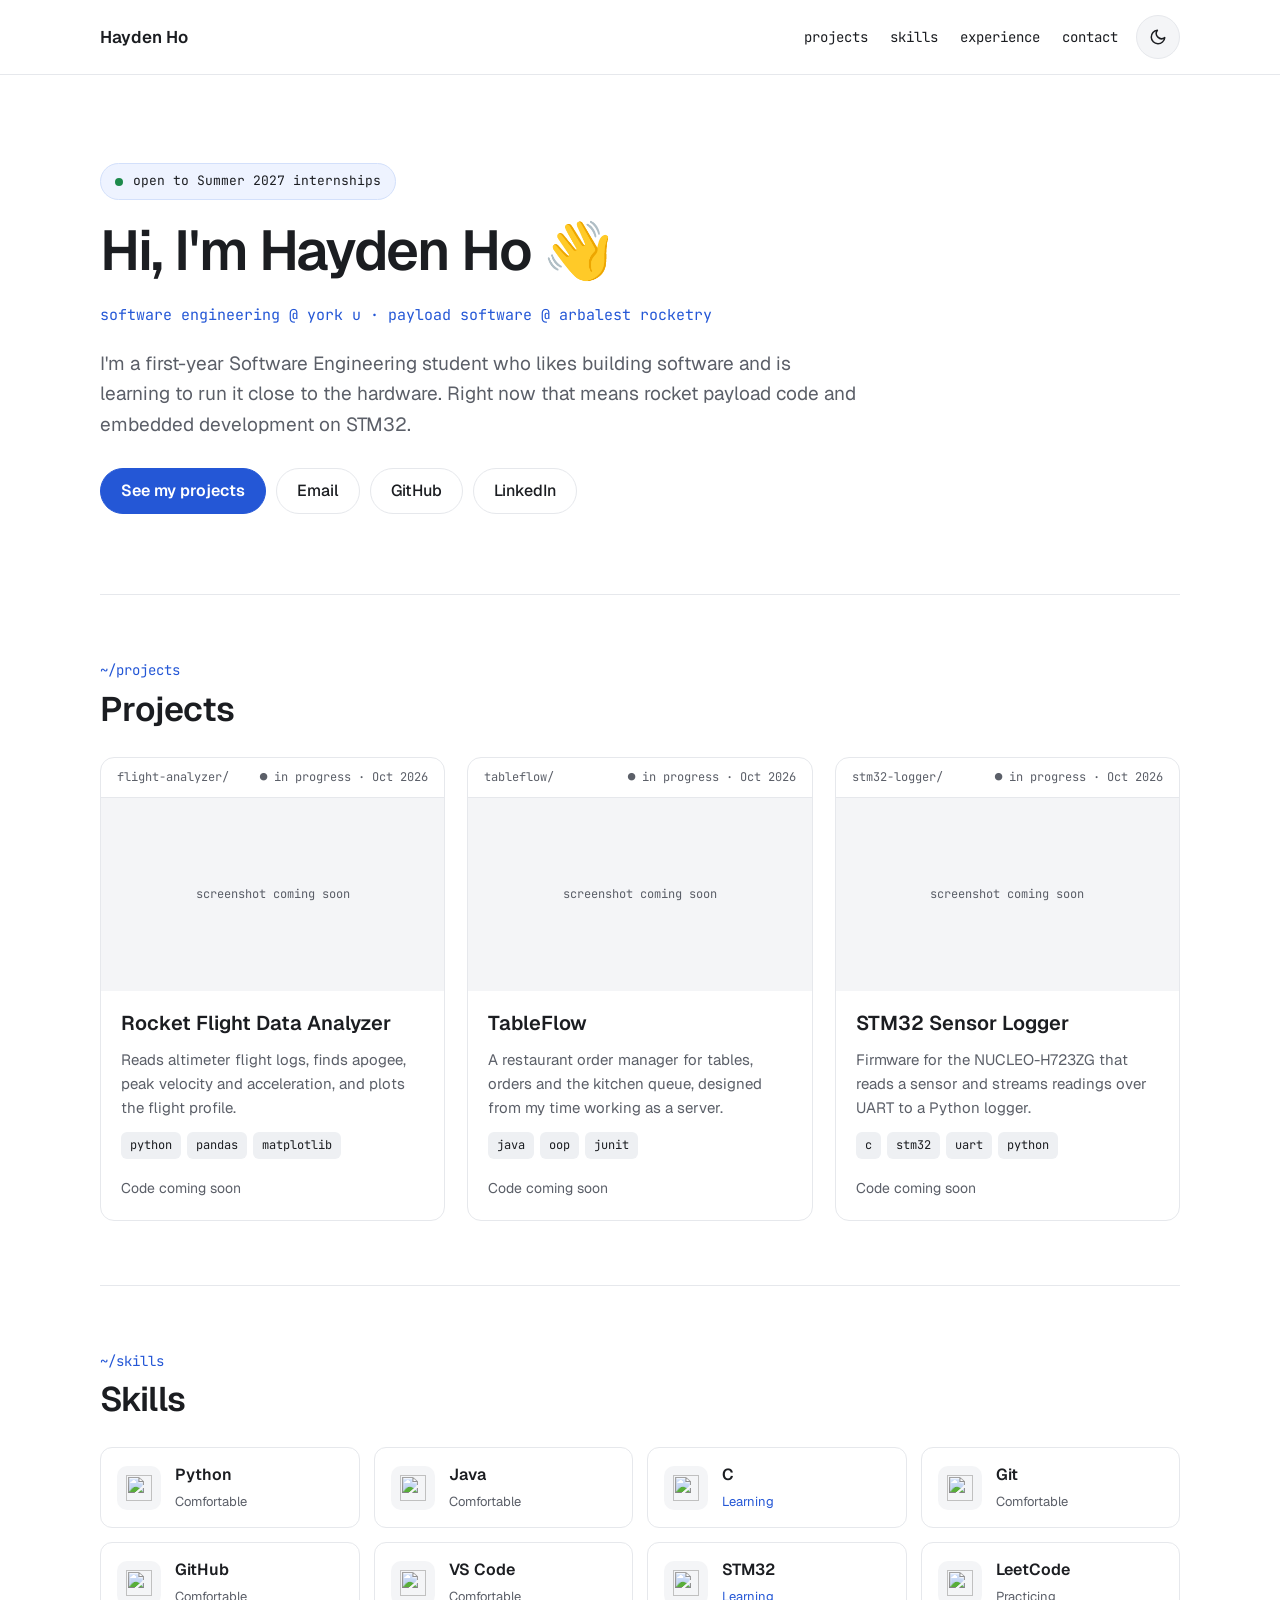
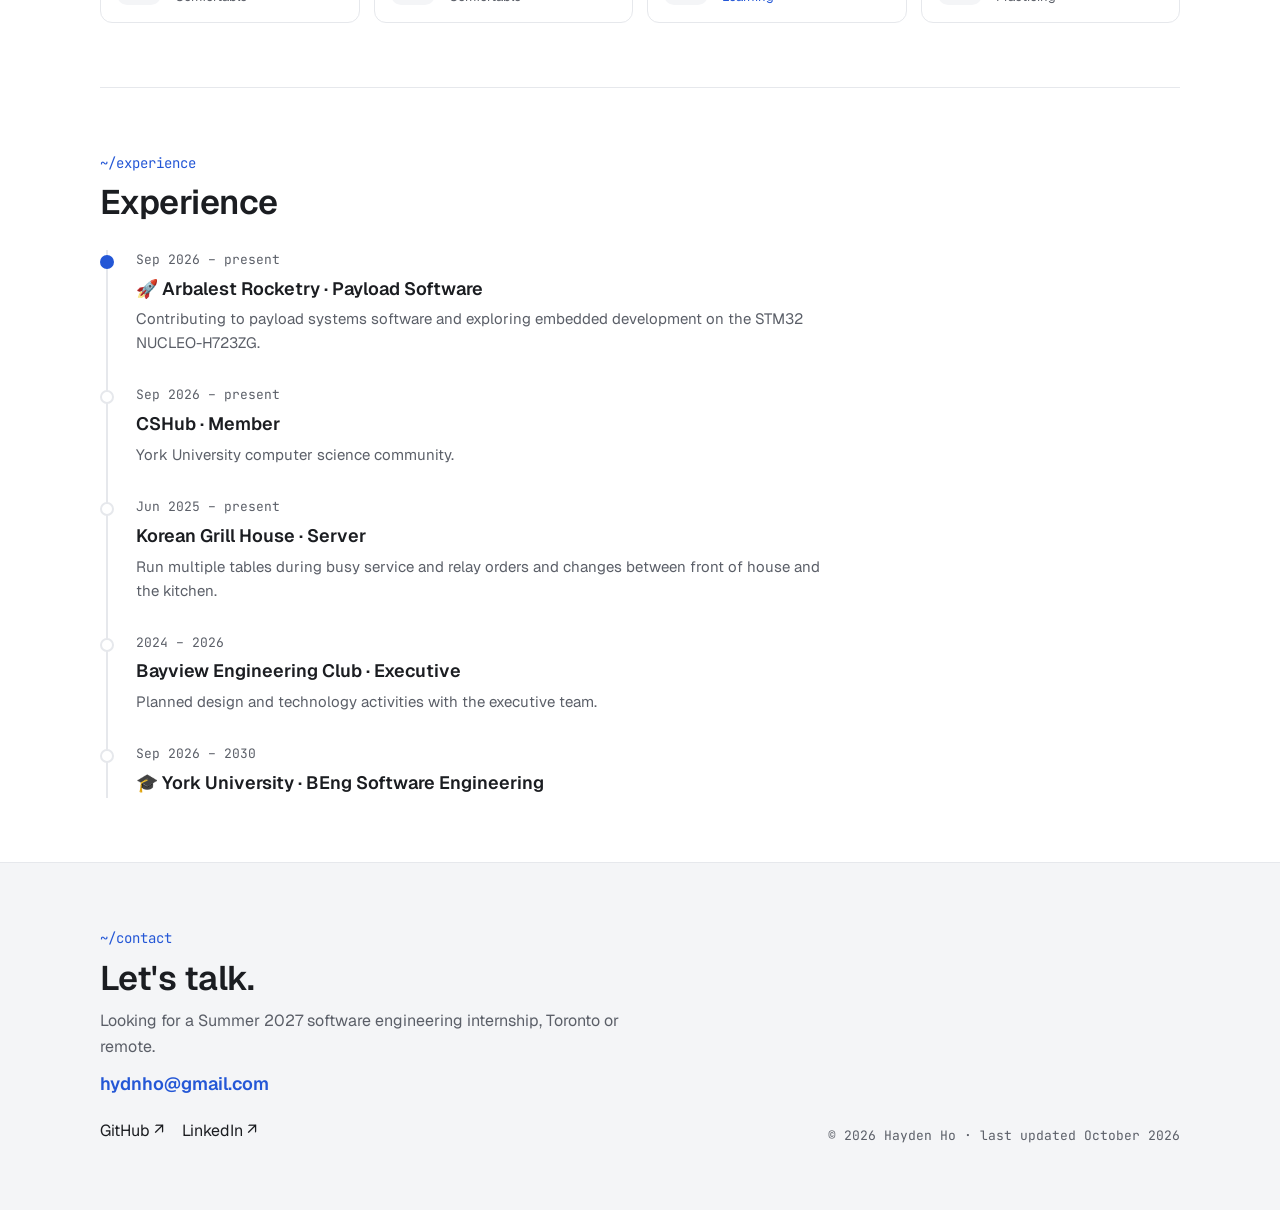
==== index.html @ cac48662 "Add files via upload" ====
<!doctype html>
<html lang="en">
<head>
<meta charset="utf-8">
<meta name="viewport" content="width=device-width, initial-scale=1, viewport-fit=cover">
<title>Hayden Ho</title>
<meta name="claude:viewport-fit-sides" content="cover">
<meta name="description" content="Hayden Ho, Software Engineering student at York University. Projects, skills and experience. Open to Summer 2027 internships.">
<meta property="og:title" content="Hayden Ho · Software Engineering">
<meta property="og:description" content="Software Engineering student at York University. Payload software at Arbalest Rocketry. Open to Summer 2027 internships.">
<meta property="og:type" content="website">
<link rel="icon" href="favicon.svg" type="image/svg+xml">
<link rel="preconnect" href="https://fonts.googleapis.com">
<link rel="preconnect" href="https://fonts.gstatic.com" crossorigin>
<link rel="stylesheet" href="https://fonts.googleapis.com/css2?family=Geist:wght@400;500;600;700&family=JetBrains+Mono:wght@400;500;600&display=swap">
<link rel="stylesheet" href="styles.css">
<script>
  /* Apply the saved theme before the page paints, so there's no flash. */
  try {
    var t = localStorage.getItem("theme");
    if (t === "dark" || t === "light") document.documentElement.setAttribute("data-theme", t);
  } catch (e) {}
</script>
</head>
<body>

<a class="skip" href="#main">Skip to content</a>

<header class="site-header">
  <nav class="wrap nav" aria-label="Main">
    <a class="brand" href="#top" id="brand">Hayden Ho</a>
    <div class="nav-links mono">
      <a href="#projects">projects</a>
      <a href="#skills">skills</a>
      <a href="#experience">experience</a>
      <a href="#contact">contact</a>
      <a class="pill-link" id="nav-resume" href="#" hidden>resume ↗</a>
      <button type="button" class="theme-toggle" id="theme-toggle" aria-label="Switch to dark mode">
        <svg class="icon-moon" aria-hidden="true" width="18" height="18" viewBox="0 0 24 24" fill="none" stroke="currentColor" stroke-width="2" stroke-linecap="round" stroke-linejoin="round"><path d="M21 12.8A9 9 0 1 1 11.2 3a7 7 0 0 0 9.8 9.8z"/></svg>
        <svg class="icon-sun" aria-hidden="true" width="18" height="18" viewBox="0 0 24 24" fill="none" stroke="currentColor" stroke-width="2" stroke-linecap="round" stroke-linejoin="round"><circle cx="12" cy="12" r="4"/><path d="M12 2v2M12 20v2M4.9 4.9l1.4 1.4M17.7 17.7l1.4 1.4M2 12h2M20 12h2M4.9 19.1l1.4-1.4M17.7 6.3l1.4-1.4"/></svg>
      </button>
    </div>
  </nav>
</header>

<main id="main">
  <div class="wrap" id="top">

    <section class="hero" aria-labelledby="hero-title">
      <p class="status mono"><span class="dot" aria-hidden="true"></span><span id="status"></span></p>
      <h1 id="hero-title"></h1>
      <p class="subline mono" id="subline"></p>
      <p class="bio" id="bio"></p>
      <div class="actions" id="hero-actions"></div>
    </section>

    <section class="section" id="projects" aria-labelledby="projects-title">
      <div class="section-head">
        <span class="eyebrow mono">~/projects</span>
        <h2 id="projects-title">Projects</h2>
      </div>
      <div class="project-grid" id="project-list"></div>
    </section>

    <section class="section" id="skills" aria-labelledby="skills-title">
      <div class="section-head">
        <span class="eyebrow mono">~/skills</span>
        <h2 id="skills-title">Skills</h2>
      </div>
      <ul class="skill-grid" id="skill-list"></ul>
    </section>

    <section class="section" id="experience" aria-labelledby="experience-title">
      <div class="section-head">
        <span class="eyebrow mono">~/experience</span>
        <h2 id="experience-title">Experience</h2>
      </div>
      <ol class="timeline" id="experience-list"></ol>
    </section>

  </div>
</main>

<footer class="site-footer" id="contact">
  <div class="wrap footer-inner">
    <div class="footer-main">
      <span class="eyebrow mono">~/contact</span>
      <h2>Let's talk.</h2>
      <p class="muted" id="contact-line"></p>
      <a class="email" id="contact-email" href="#"></a>
      <div class="footer-links" id="footer-links"></div>
    </div>
    <p class="mono small muted" id="footer-meta"></p>
  </div>
</footer>

<noscript><p class="wrap">This site needs JavaScript to show its content. You can reach Hayden at hydnho@gmail.com.</p></noscript>

<script src="data.js"></script>
<script src="script.js"></script>
</body>
</html>
---- styles.css ----
/* Layout: one 1120px reading column; light by default, GitHub-style dark on toggle or system setting. */
:root {
  --bg: #ffffff;
  --fg: #1b1d21;
  --muted: #5b5f68;
  --line: #e6e8ec;
  --soft: #f4f5f7;
  --card: #ffffff;
  --chip: #eef0f3;
  --accent: #2457d6;
  --on-accent: #ffffff;
  --pill: #eef3ff;
  --pill-line: #d3e0fb;
  --ok: #1d8a4b;
  --icon-mono-filter: none;

  --font-sans: "Geist", system-ui, -apple-system, "Segoe UI", Roboto, sans-serif;
  --font-mono: "JetBrains Mono", ui-monospace, SFMono-Regular, Menlo, Consolas, monospace;

  --step-0: 1rem;
  --step-1: 1.25rem;
  --step-2: 2.125rem;
  --step-3: clamp(2.5rem, 6vw, 3.5rem);
  --radius: 14px;
}

@media (prefers-color-scheme: dark) {
  :root:not([data-theme="light"]) {
    --bg: #0d1117;
    --fg: #e6edf3;
    --muted: #9aa4b0;
    --line: #262c36;
    --soft: #161b22;
    --card: #161b22;
    --chip: #1f2630;
    --accent: #3fb950;
    --on-accent: #0d1117;
    --pill: #0f2a17;
    --pill-line: #238636;
    --ok: #3fb950;
    --icon-mono-filter: invert(1);
    color-scheme: dark;
  }
}
:root[data-theme="dark"] {
  --bg: #0d1117;
  --fg: #e6edf3;
  --muted: #9aa4b0;
  --line: #262c36;
  --soft: #161b22;
  --card: #161b22;
  --chip: #1f2630;
  --accent: #3fb950;
  --on-accent: #0d1117;
  --pill: #0f2a17;
  --pill-line: #238636;
  --ok: #3fb950;
  --icon-mono-filter: invert(1);
  color-scheme: dark;
}

*, *::before, *::after { box-sizing: border-box; }
html { scroll-behavior: smooth; }
body {
  margin: 0;
  background: var(--bg);
  color: var(--fg);
  font-family: var(--font-sans);
  font-size: var(--step-0);
  line-height: 1.6;
  -webkit-font-smoothing: antialiased;
  transition: background-color .25s ease, color .25s ease;
}
img { max-width: 100%; display: block; }
h1, h2, h3 { text-wrap: balance; margin: 0; }
p { margin: 0; }
a { color: inherit; text-decoration: none; }
a:hover { color: var(--accent); }
:focus-visible { outline: 2px solid var(--accent); outline-offset: 3px; border-radius: 6px; }
[hidden] { display: none !important; }

.mono { font-family: var(--font-mono); }
.muted { color: var(--muted); }
.small { font-size: .8125rem; }

.wrap {
  max-width: 1120px;
  margin: 0 auto;
  padding-left: max(20px, env(safe-area-inset-left, 0px));
  padding-right: max(20px, env(safe-area-inset-right, 0px));
}

.skip {
  position: absolute; left: 12px; top: -48px;
  background: var(--accent); color: var(--on-accent);
  padding: 8px 14px; border-radius: 8px; z-index: 20;
}
.skip:focus { top: 12px; color: var(--on-accent); }

/* Header */
.site-header { border-bottom: 1px solid var(--line); }
.nav {
  display: flex; flex-wrap: wrap; align-items: center; justify-content: space-between;
  gap: 12px; padding-block: 14px;
}
.brand { font-weight: 600; font-size: 1.0625rem; }
.nav-links { display: flex; flex-wrap: wrap; align-items: center; gap: 2px; font-size: .875rem; }
.nav-links > a:not(.pill-link) { padding: 12px 10px; }
.pill-link {
  margin-left: 6px; border: 1px solid var(--line); border-radius: 999px;
  padding: 0 16px; min-height: 44px; display: inline-flex; align-items: center;
}
.theme-toggle {
  margin-left: 6px; width: 44px; height: 44px; border-radius: 999px;
  border: 1px solid var(--line); background: var(--soft); color: var(--fg);
  display: inline-flex; align-items: center; justify-content: center; cursor: pointer;
}
.theme-toggle:hover { color: var(--accent); }
.icon-sun { display: none; }
.is-dark .icon-sun { display: block; }
.is-dark .icon-moon { display: none; }

/* Hero */
.hero {
  padding-block: 88px 80px;
  display: flex; flex-direction: column; gap: 22px;
  max-width: 760px;
}
.status {
  display: inline-flex; align-items: center; gap: 10px; align-self: flex-start;
  font-size: .8125rem; background: var(--pill); border: 1px solid var(--pill-line);
  border-radius: 999px; padding: 7px 14px;
}
.dot { width: 8px; height: 8px; border-radius: 50%; background: var(--ok); flex: none; }
.hero h1 { font-size: var(--step-3); line-height: 1.05; font-weight: 600; letter-spacing: -0.025em; }
.subline { font-size: .9375rem; color: var(--accent); }
.bio { font-size: 1.1875rem; color: var(--muted); max-width: 62ch; }
.actions { display: flex; flex-wrap: wrap; gap: 10px; padding-top: 6px; }
.btn {
  border: 1px solid var(--line); border-radius: 999px;
  padding: 0 20px; min-height: 46px; display: inline-flex; align-items: center; gap: 8px;
  font-weight: 500;
}
.btn-primary { background: var(--accent); border-color: var(--accent); color: var(--on-accent); font-weight: 600; }
.btn-primary:hover { color: var(--on-accent); filter: brightness(1.08); }

/* Sections */
.section {
  padding-block: 64px;
  border-top: 1px solid var(--line);
  display: flex; flex-direction: column; gap: 28px;
}
.section-head { display: flex; flex-direction: column; gap: 8px; }
.eyebrow { font-size: .875rem; color: var(--accent); }
.section h2, .site-footer h2 { font-size: var(--step-2); font-weight: 600; letter-spacing: -0.015em; line-height: 1.15; }

/* Projects */
.project-grid {
  display: grid; grid-template-columns: repeat(auto-fit, minmax(min(300px, 100%), 1fr)); gap: 22px;
}
.project {
  border: 1px solid var(--line); border-radius: var(--radius); overflow: hidden;
  background: var(--card); display: flex; flex-direction: column; min-width: 0;
}
.project-bar {
  display: flex; justify-content: space-between; gap: 8px;
  padding: 10px 16px; border-bottom: 1px solid var(--line);
  font-size: .75rem; color: var(--muted);
}
.project-bar .live { color: var(--ok); }
.project-media {
  aspect-ratio: 16 / 9; max-width: 100%; background: var(--soft);
  display: flex; align-items: center; justify-content: center;
  color: var(--muted); font-size: .75rem;
}
.project-media img { width: 100%; height: 100%; object-fit: cover; }
.project-body { padding: 20px; display: flex; flex-direction: column; gap: 12px; flex-grow: 1; }
.project h3 { font-size: 1.25rem; font-weight: 600; line-height: 1.25; }
.project .summary { font-size: .9375rem; color: var(--muted); }
.project .result { font-size: .9375rem; font-weight: 500; }
.tags { display: flex; flex-wrap: wrap; gap: 6px; list-style: none; margin: 0; padding: 0; }
.tag {
  font-family: var(--font-mono); font-size: .75rem;
  background: var(--chip); border-radius: 6px; padding: 4px 9px; white-space: nowrap;
}
.project-links { margin-top: auto; padding-top: 6px; display: flex; flex-wrap: wrap; gap: 18px; font-weight: 500; }
.project-links a { color: var(--accent); min-height: 32px; display: inline-flex; align-items: center; }
.project-links .soon { color: var(--muted); font-weight: 400; font-size: .875rem; }

/* Skills */
.skill-grid {
  list-style: none; margin: 0; padding: 0;
  display: grid; grid-template-columns: repeat(4, minmax(0, 1fr)); gap: 14px;
}
@media (max-width: 860px) { .skill-grid { grid-template-columns: repeat(2, minmax(0, 1fr)); } }
@media (max-width: 340px) { .skill-grid { grid-template-columns: minmax(0, 1fr); } }
.skill {
  display: flex; align-items: center; gap: 14px;
  border: 1px solid var(--line); border-radius: 12px; padding: 14px 16px; background: var(--card);
}
.skill-icon {
  width: 44px; height: 44px; border-radius: 10px; background: var(--soft); flex: none;
  display: flex; align-items: center; justify-content: center;
}
.skill-icon img { width: 26px; height: 26px; }
.skill-icon img.mono-icon { filter: var(--icon-mono-filter); }
.skill-name { font-weight: 600; }
.skill-level { font-size: .8125rem; color: var(--muted); }
.skill-level.learning { color: var(--accent); }

/* Experience timeline */
.timeline { list-style: none; margin: 0 0 0 6px; padding: 0; border-left: 2px solid var(--line); }
.timeline li { position: relative; padding: 0 0 30px 28px; }
.timeline li:last-child { padding-bottom: 0; }
.timeline .node {
  position: absolute; left: -8px; top: 5px; width: 14px; height: 14px; border-radius: 50%;
  background: var(--bg); border: 2px solid var(--line);
}
.timeline .current .node { background: var(--accent); border-color: var(--accent); }
.timeline .dates { font-size: .8125rem; color: var(--muted); }
.timeline .title { font-size: 1.125rem; font-weight: 600; padding-top: 4px; }
.timeline .desc { font-size: .9375rem; color: var(--muted); padding-top: 4px; max-width: 70ch; }

/* Footer */
.site-footer { border-top: 1px solid var(--line); background: var(--soft); }
.footer-inner {
  padding-block: 64px;
  display: flex; flex-wrap: wrap; justify-content: space-between; align-items: flex-end; gap: 28px;
}
.footer-main { display: flex; flex-direction: column; gap: 10px; max-width: 560px; min-width: 0; }
.email { font-size: 1.125rem; font-weight: 600; color: var(--accent); overflow-wrap: anywhere; }
.footer-links { display: flex; flex-wrap: wrap; gap: 18px; padding-top: 6px; }
.footer-links a { min-height: 32px; display: inline-flex; align-items: center; }

@media (max-width: 560px) {
  .hero { padding-block: 56px 56px; }
  .section { padding-block: 48px; }
  .nav-links > a:not(.pill-link) { padding: 12px 7px; }
  .skill { padding: 12px; gap: 10px; }
  .skill-icon { width: 38px; height: 38px; }
  .skill-icon img { width: 22px; height: 22px; }
}

@media (prefers-reduced-motion: reduce) {
  html { scroll-behavior: auto; }
  body { transition: none; }
}
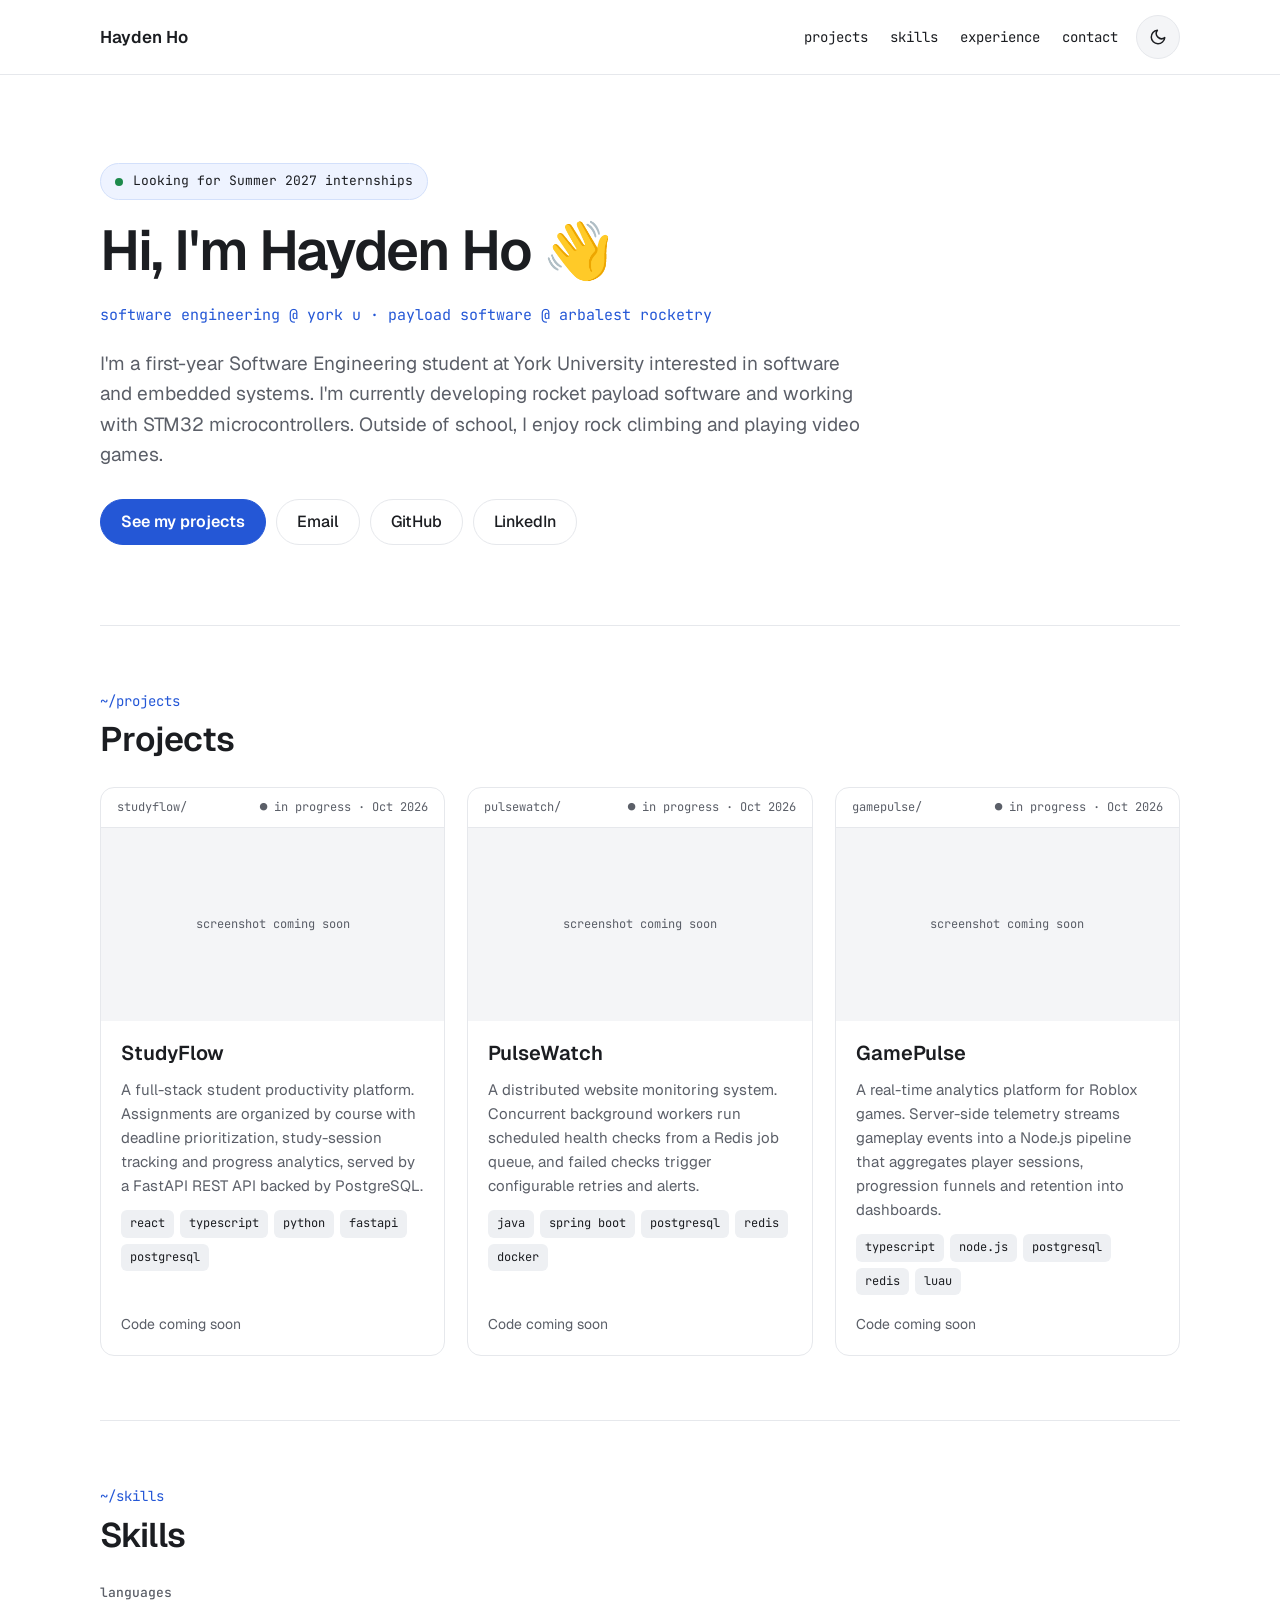
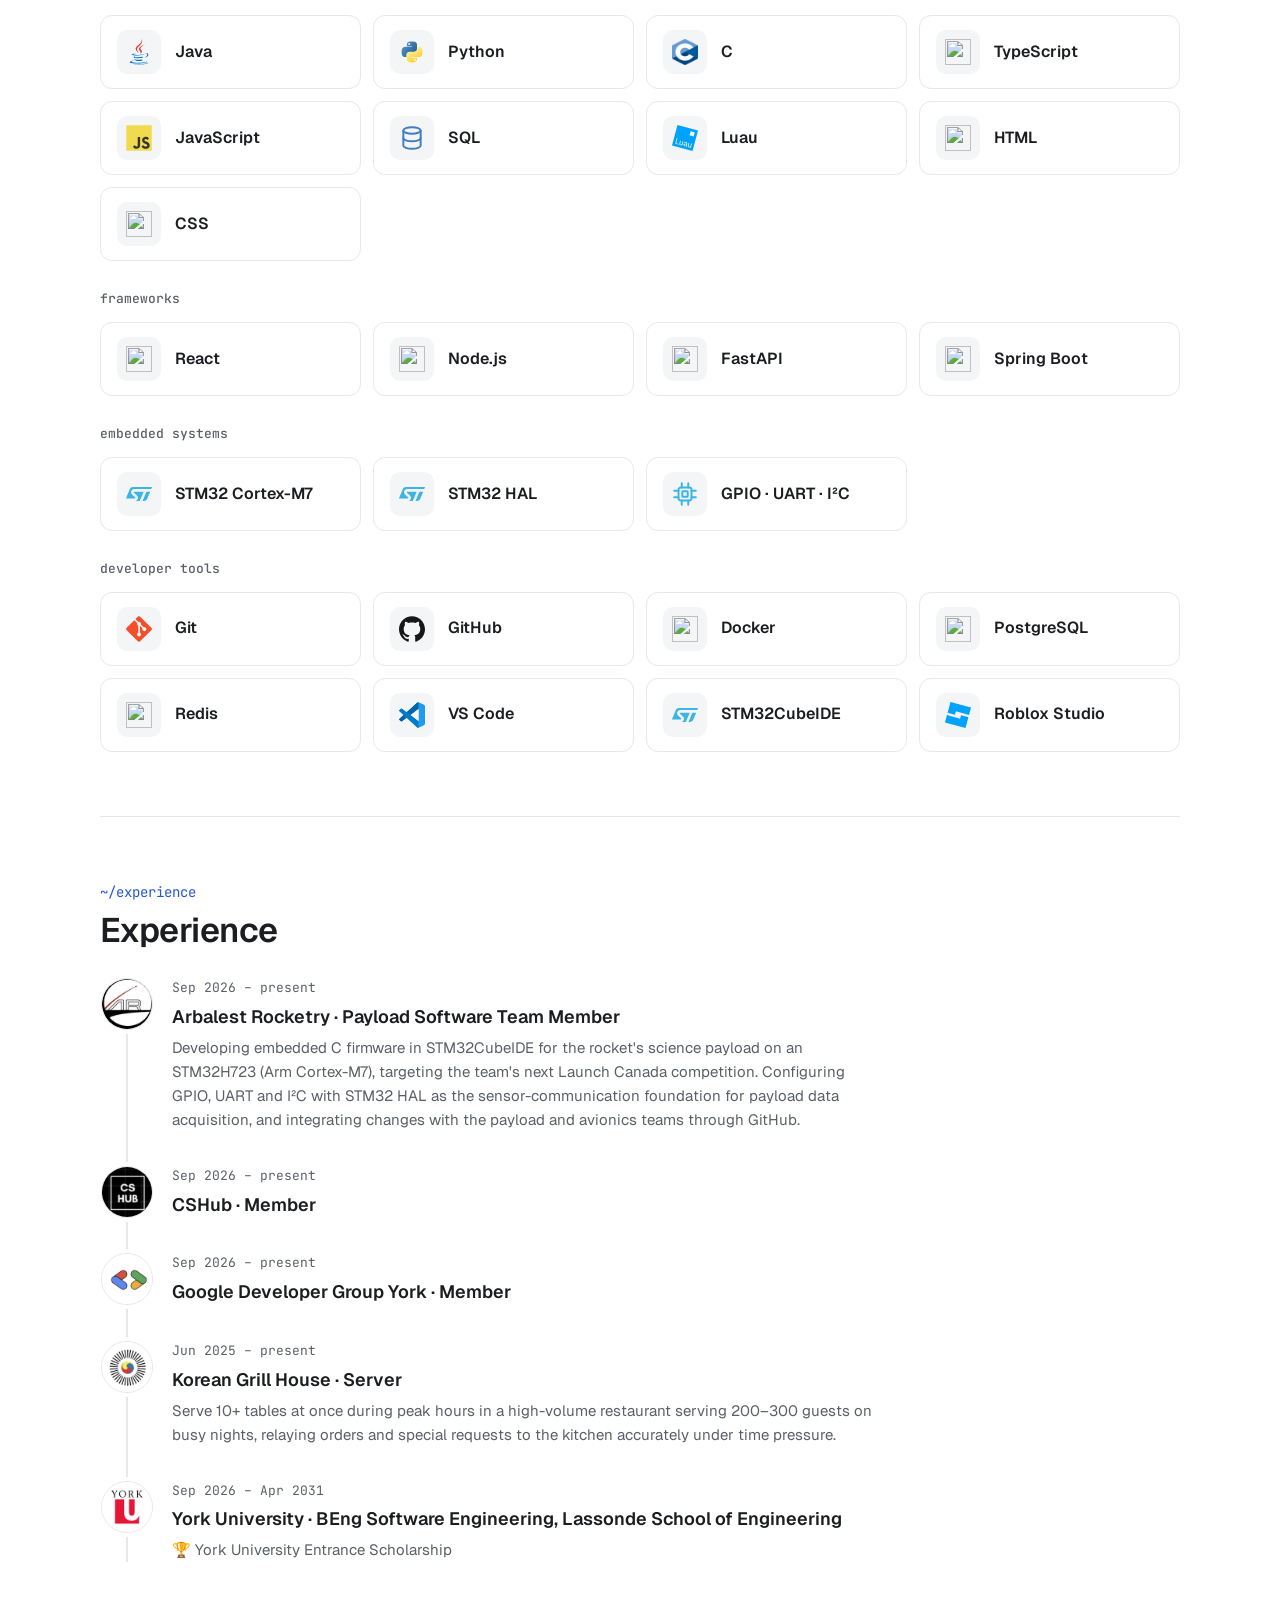
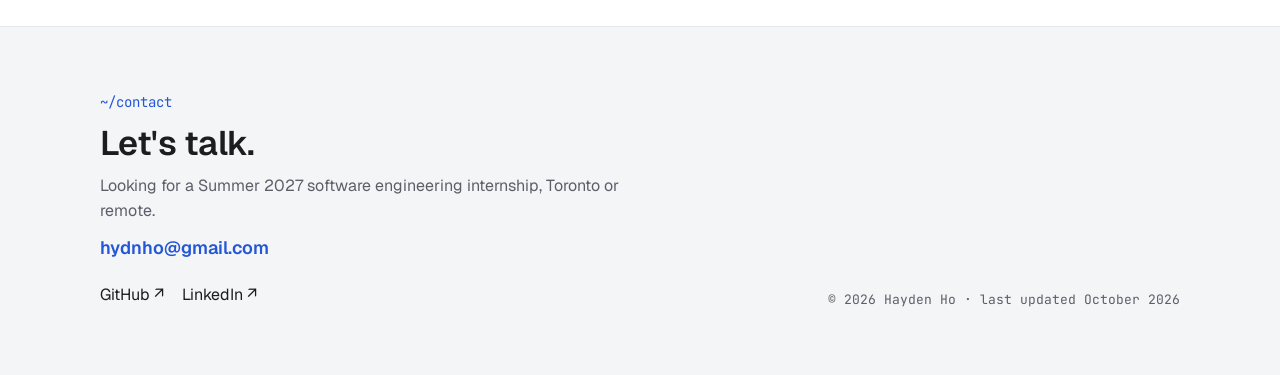
==== commit e0725f09: "Update site from new resume - Projects: StudyFlow, PulseWatch and GamePulse replace the earlier idea" ====
--- a/index.html
+++ b/index.html
@@ -67,7 +67,7 @@
         <span class="eyebrow mono">~/skills</span>
         <h2 id="skills-title">Skills</h2>
       </div>
-      <ul class="skill-grid" id="skill-list"></ul>
+      <div class="skill-groups" id="skill-list"></div>
     </section>
 
     <section class="section" id="experience" aria-labelledby="experience-title">
--- a/styles.css
+++ b/styles.css
@@ -24,24 +24,7 @@
   --radius: 14px;
 }
 
-@media (prefers-color-scheme: dark) {
-  :root:not([data-theme="light"]) {
-    --bg: #0d1117;
-    --fg: #e6edf3;
-    --muted: #9aa4b0;
-    --line: #262c36;
-    --soft: #161b22;
-    --card: #161b22;
-    --chip: #1f2630;
-    --accent: #3fb950;
-    --on-accent: #0d1117;
-    --pill: #0f2a17;
-    --pill-line: #238636;
-    --ok: #3fb950;
-    --icon-mono-filter: invert(1);
-    color-scheme: dark;
-  }
-}
+/* Light is the default for everyone; dark only when the visitor picks it with the toggle. */
 :root[data-theme="dark"] {
   --bg: #0d1117;
   --fg: #e6edf3;
@@ -133,6 +116,21 @@
 }
 .dot { width: 8px; height: 8px; border-radius: 50%; background: var(--ok); flex: none; }
 .hero h1 { font-size: var(--step-3); line-height: 1.05; font-weight: 600; letter-spacing: -0.025em; }
+/* Waving hand: waves twice on load, and again on hover. */
+.wave {
+  display: inline-block;
+  transform-origin: 70% 75%;
+  animation: wave 1.8s ease-in-out .4s 2;
+}
+.wave:hover { animation: wave 1.8s ease-in-out infinite; }
+@keyframes wave {
+  0%, 60%, 100% { transform: rotate(0deg); }
+  10% { transform: rotate(14deg); }
+  20% { transform: rotate(-8deg); }
+  30% { transform: rotate(14deg); }
+  40% { transform: rotate(-4deg); }
+  50% { transform: rotate(10deg); }
+}
 .subline { font-size: .9375rem; color: var(--accent); }
 .bio { font-size: 1.1875rem; color: var(--muted); max-width: 62ch; }
 .actions { display: flex; flex-wrap: wrap; gap: 10px; padding-top: 6px; }
@@ -190,8 +188,11 @@
 /* Skills */
 .skill-grid {
   list-style: none; margin: 0; padding: 0;
-  display: grid; grid-template-columns: repeat(4, minmax(0, 1fr)); gap: 14px;
-}
+  display: grid; grid-template-columns: repeat(auto-fill, minmax(212px, 1fr)); gap: 12px;
+}
+.skill-groups { display: flex; flex-direction: column; gap: 28px; }
+.skill-group { display: flex; flex-direction: column; gap: 12px; }
+.skill-group-title { font-size: .8125rem; font-weight: 500; color: var(--muted); }
 @media (max-width: 860px) { .skill-grid { grid-template-columns: repeat(2, minmax(0, 1fr)); } }
 @media (max-width: 340px) { .skill-grid { grid-template-columns: minmax(0, 1fr); } }
 .skill {
@@ -204,19 +205,20 @@
 }
 .skill-icon img { width: 26px; height: 26px; }
 .skill-icon img.mono-icon { filter: var(--icon-mono-filter); }
-.skill-name { font-weight: 600; }
-.skill-level { font-size: .8125rem; color: var(--muted); }
-.skill-level.learning { color: var(--accent); }
+.skill-name { font-weight: 600; min-width: 0; overflow-wrap: break-word; line-height: 1.3; }
 
 /* Experience timeline */
-.timeline { list-style: none; margin: 0 0 0 6px; padding: 0; border-left: 2px solid var(--line); }
-.timeline li { position: relative; padding: 0 0 30px 28px; }
+/* The line runs through the centre of each 52px logo. */
+.timeline { list-style: none; margin: 0 0 0 26px; padding: 0; border-left: 2px solid var(--line); }
+.timeline li { position: relative; padding: 0 0 34px 44px; min-height: 52px; }
 .timeline li:last-child { padding-bottom: 0; }
 .timeline .node {
-  position: absolute; left: -8px; top: 5px; width: 14px; height: 14px; border-radius: 50%;
-  background: var(--bg); border: 2px solid var(--line);
-}
-.timeline .current .node { background: var(--accent); border-color: var(--accent); }
+  position: absolute; left: -27px; top: 0; width: 52px; height: 52px; border-radius: 50%;
+  background: var(--card); border: 1px solid var(--line); overflow: hidden;
+  display: flex; align-items: center; justify-content: center;
+  font-size: 1.25rem; box-shadow: 0 0 0 4px var(--bg);
+}
+.timeline .node img { width: 100%; height: 100%; object-fit: cover; }
 .timeline .dates { font-size: .8125rem; color: var(--muted); }
 .timeline .title { font-size: 1.125rem; font-weight: 600; padding-top: 4px; }
 .timeline .desc { font-size: .9375rem; color: var(--muted); padding-top: 4px; max-width: 70ch; }
@@ -241,7 +243,19 @@
   .skill-icon img { width: 22px; height: 22px; }
 }
 
+/* Scroll reveal (only active once script.js adds .reveal-on, so content shows without JS) */
+.reveal-on [data-reveal] {
+  opacity: 0;
+  transform: translateY(18px);
+  transition:
+    opacity .6s ease var(--reveal-delay, 0ms),
+    transform .6s cubic-bezier(.2, .7, .2, 1) var(--reveal-delay, 0ms);
+}
+.reveal-on [data-reveal].is-visible { opacity: 1; transform: none; }
+
 @media (prefers-reduced-motion: reduce) {
+  .reveal-on [data-reveal] { opacity: 1; transform: none; transition: none; }
   html { scroll-behavior: auto; }
   body { transition: none; }
-}
+  .wave, .wave:hover { animation: none; }
+}
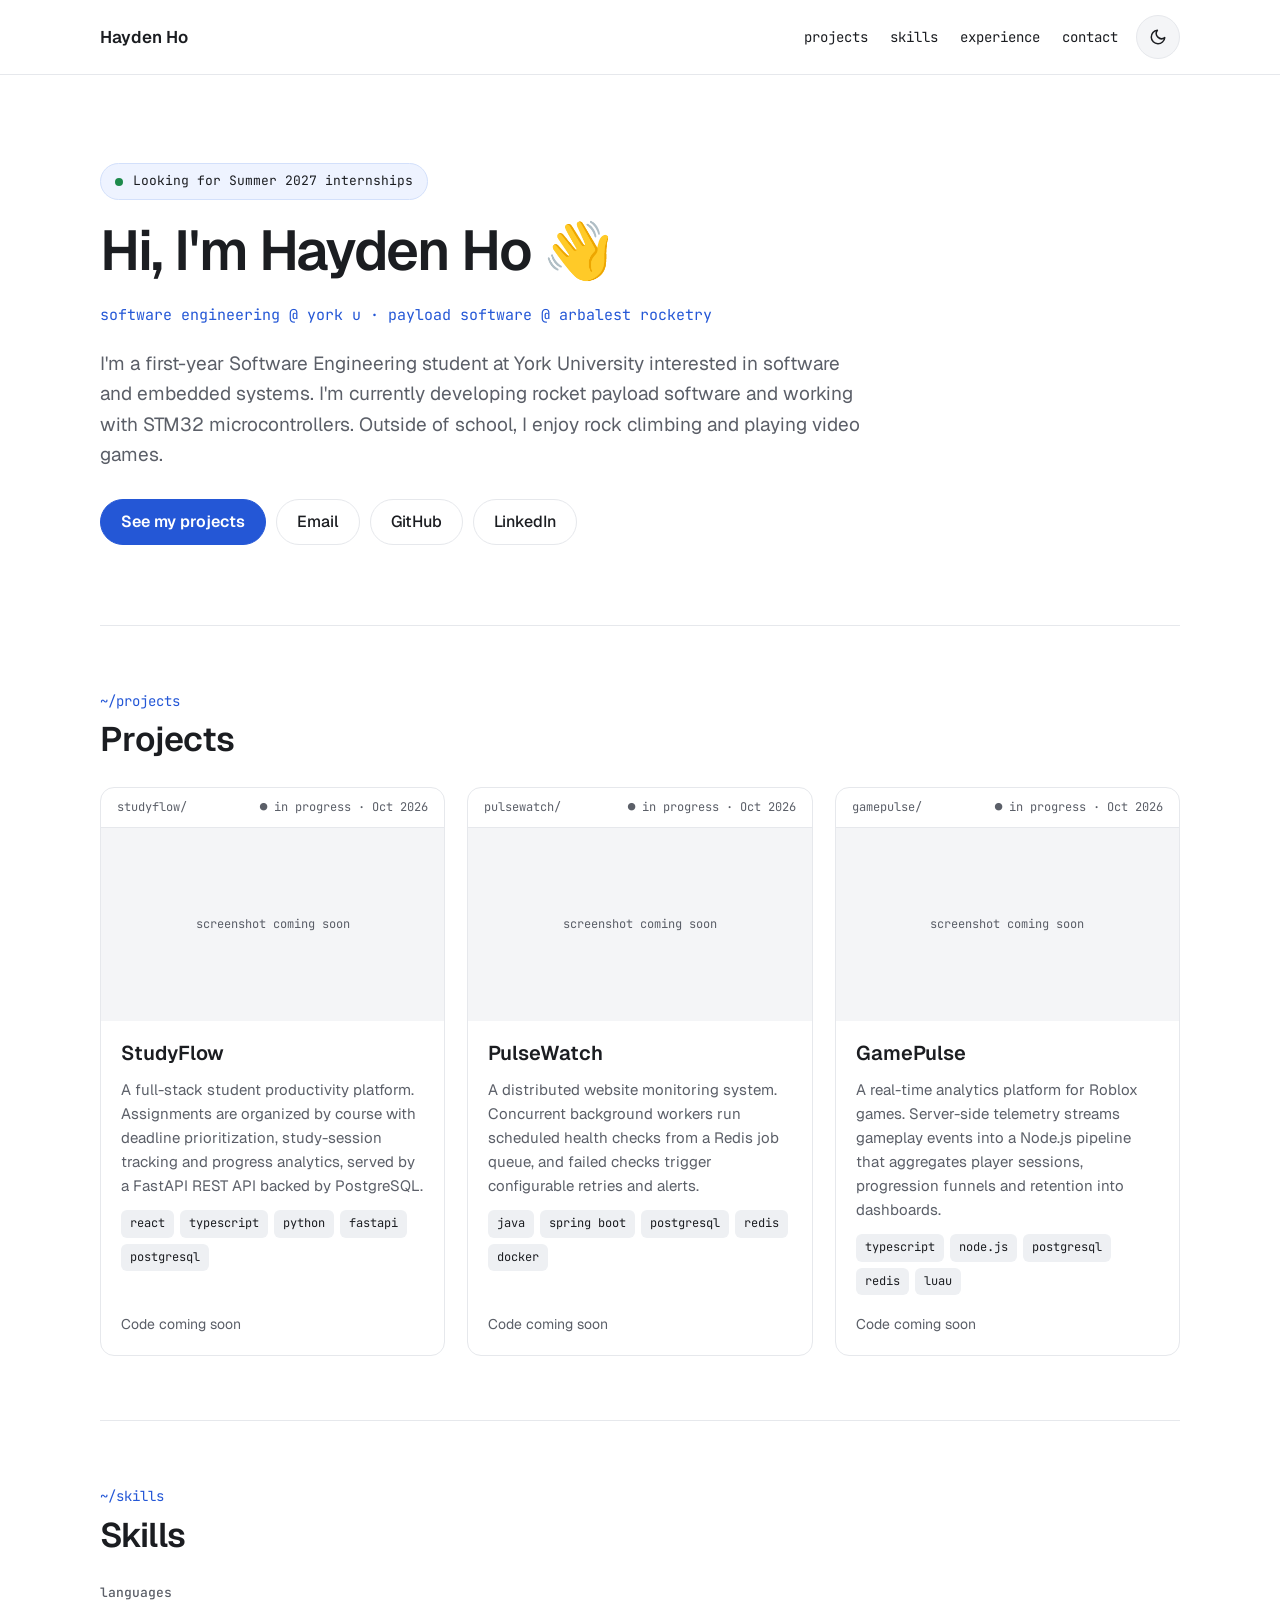
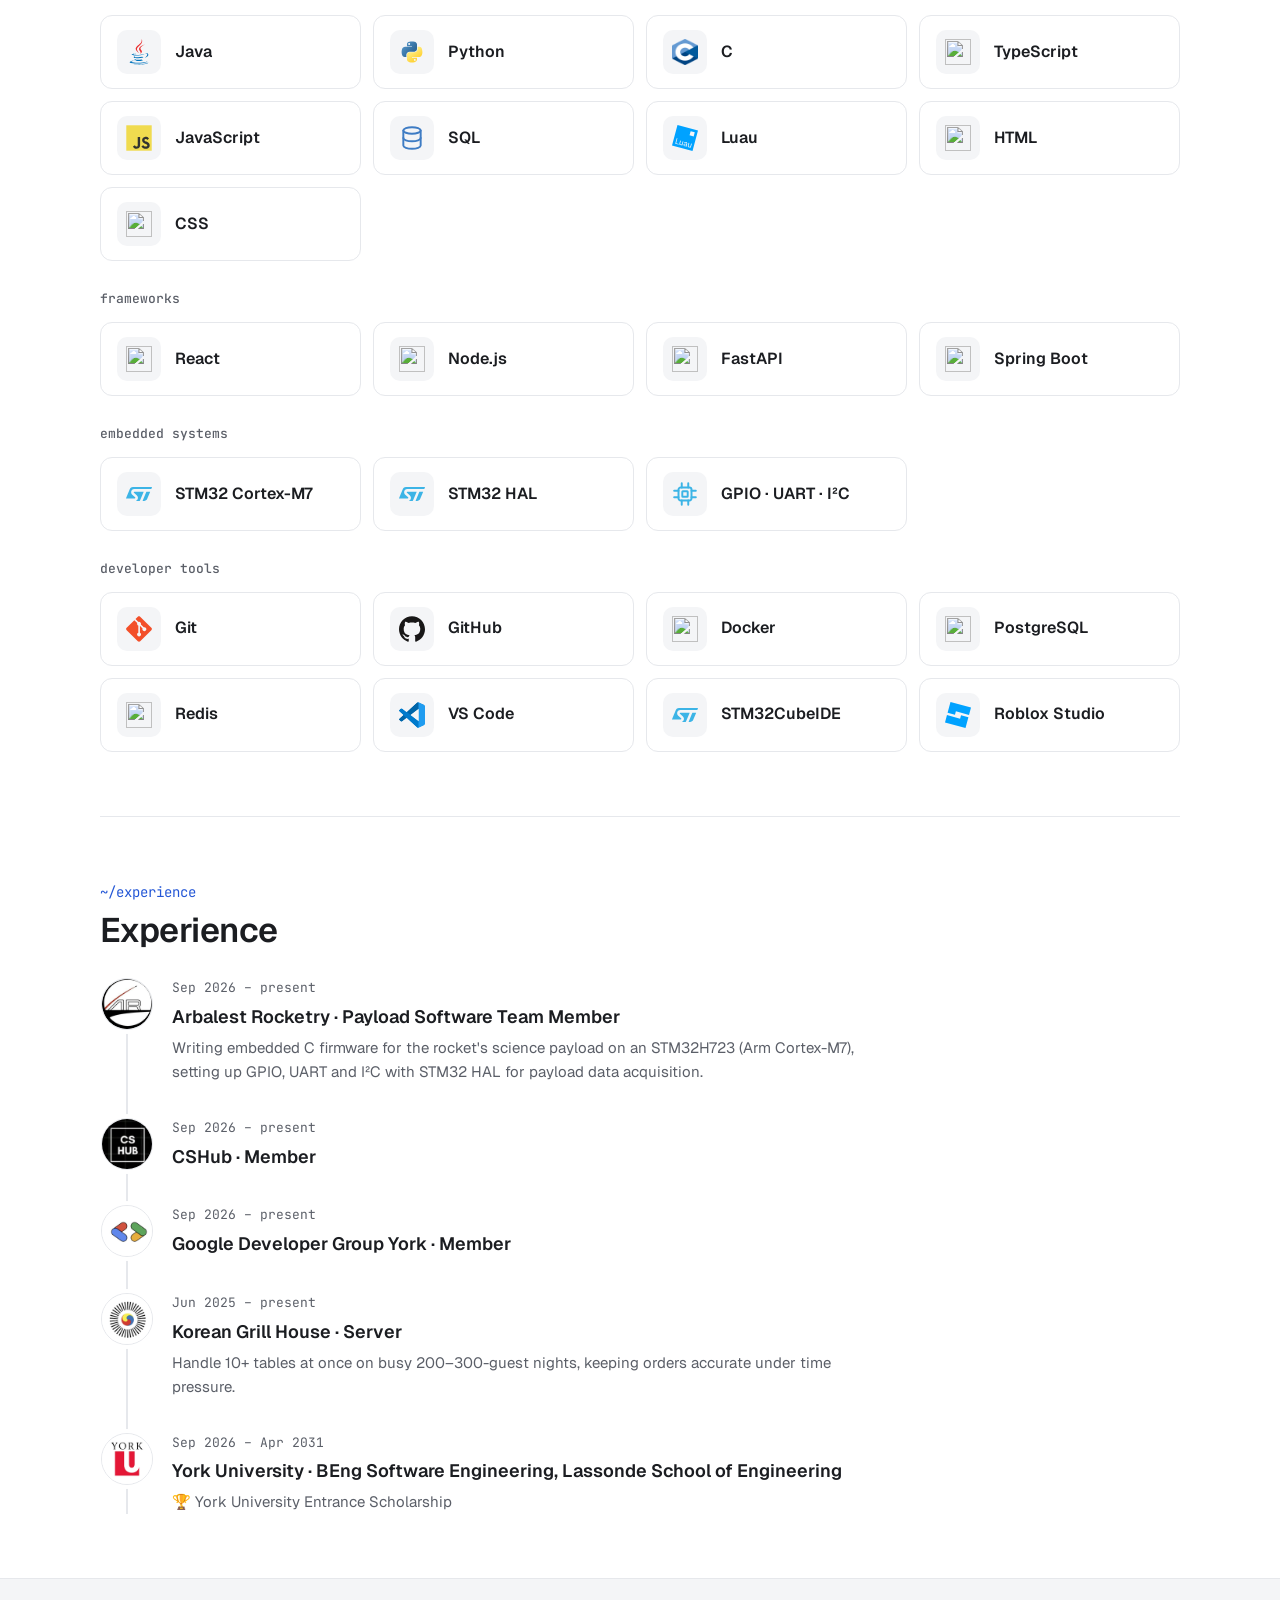
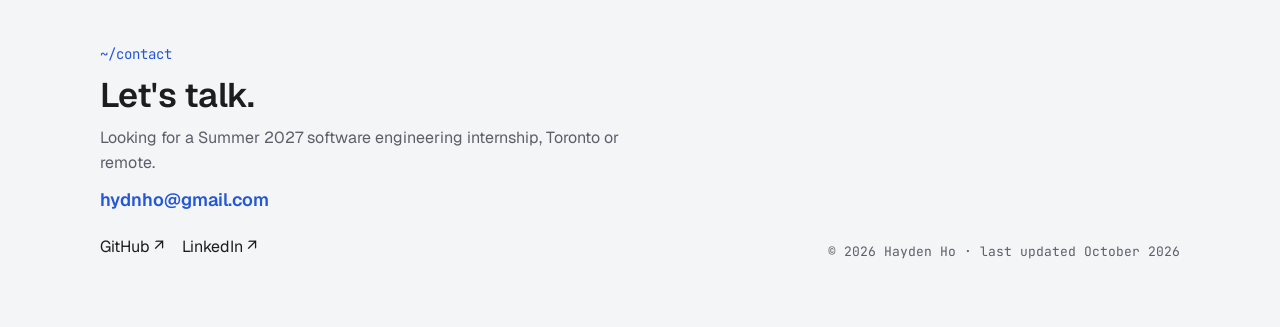
==== commit 1b38a49d: "Add link preview image and custom 404 page - og-image.png (1200x630) plus Open Graph and Twitter car" ====
--- a/index.html
+++ b/index.html
@@ -9,6 +9,14 @@
 <meta property="og:title" content="Hayden Ho · Software Engineering">
 <meta property="og:description" content="Software Engineering student at York University. Payload software at Arbalest Rocketry. Open to Summer 2027 internships.">
 <meta property="og:type" content="website">
+<!-- Link preview image. If you switch to a custom domain, update these two URLs. -->
+<meta property="og:url" content="https://haydenho08.github.io/">
+<meta property="og:image" content="https://haydenho08.github.io/og-image.png">
+<meta property="og:image:width" content="1200">
+<meta property="og:image:height" content="630">
+<meta property="og:image:alt" content="Hayden Ho, Software Engineering at York University, looking for Summer 2027 internships">
+<meta name="twitter:card" content="summary_large_image">
+<meta name="theme-color" content="#2457d6">
 <link rel="icon" href="favicon.svg" type="image/svg+xml">
 <link rel="preconnect" href="https://fonts.googleapis.com">
 <link rel="preconnect" href="https://fonts.gstatic.com" crossorigin>
--- a/styles.css
+++ b/styles.css
@@ -116,13 +116,15 @@
 }
 .dot { width: 8px; height: 8px; border-radius: 50%; background: var(--ok); flex: none; }
 .hero h1 { font-size: var(--step-3); line-height: 1.05; font-weight: 600; letter-spacing: -0.025em; }
-/* Waving hand: waves twice on load, and again on hover. */
+/* Waving hand: keeps waving on the same rhythm while it's on screen,
+   and pauses when scrolled out of view (script.js toggles .is-onscreen). */
 .wave {
   display: inline-block;
   transform-origin: 70% 75%;
-  animation: wave 1.8s ease-in-out .4s 2;
-}
-.wave:hover { animation: wave 1.8s ease-in-out infinite; }
+  animation: wave 1.8s ease-in-out .4s infinite;
+  animation-play-state: paused;
+}
+.wave.is-onscreen { animation-play-state: running; }
 @keyframes wave {
   0%, 60%, 100% { transform: rotate(0deg); }
   10% { transform: rotate(14deg); }
@@ -257,5 +259,5 @@
   .reveal-on [data-reveal] { opacity: 1; transform: none; transition: none; }
   html { scroll-behavior: auto; }
   body { transition: none; }
-  .wave, .wave:hover { animation: none; }
-}
+  .wave { animation: none; }
+}
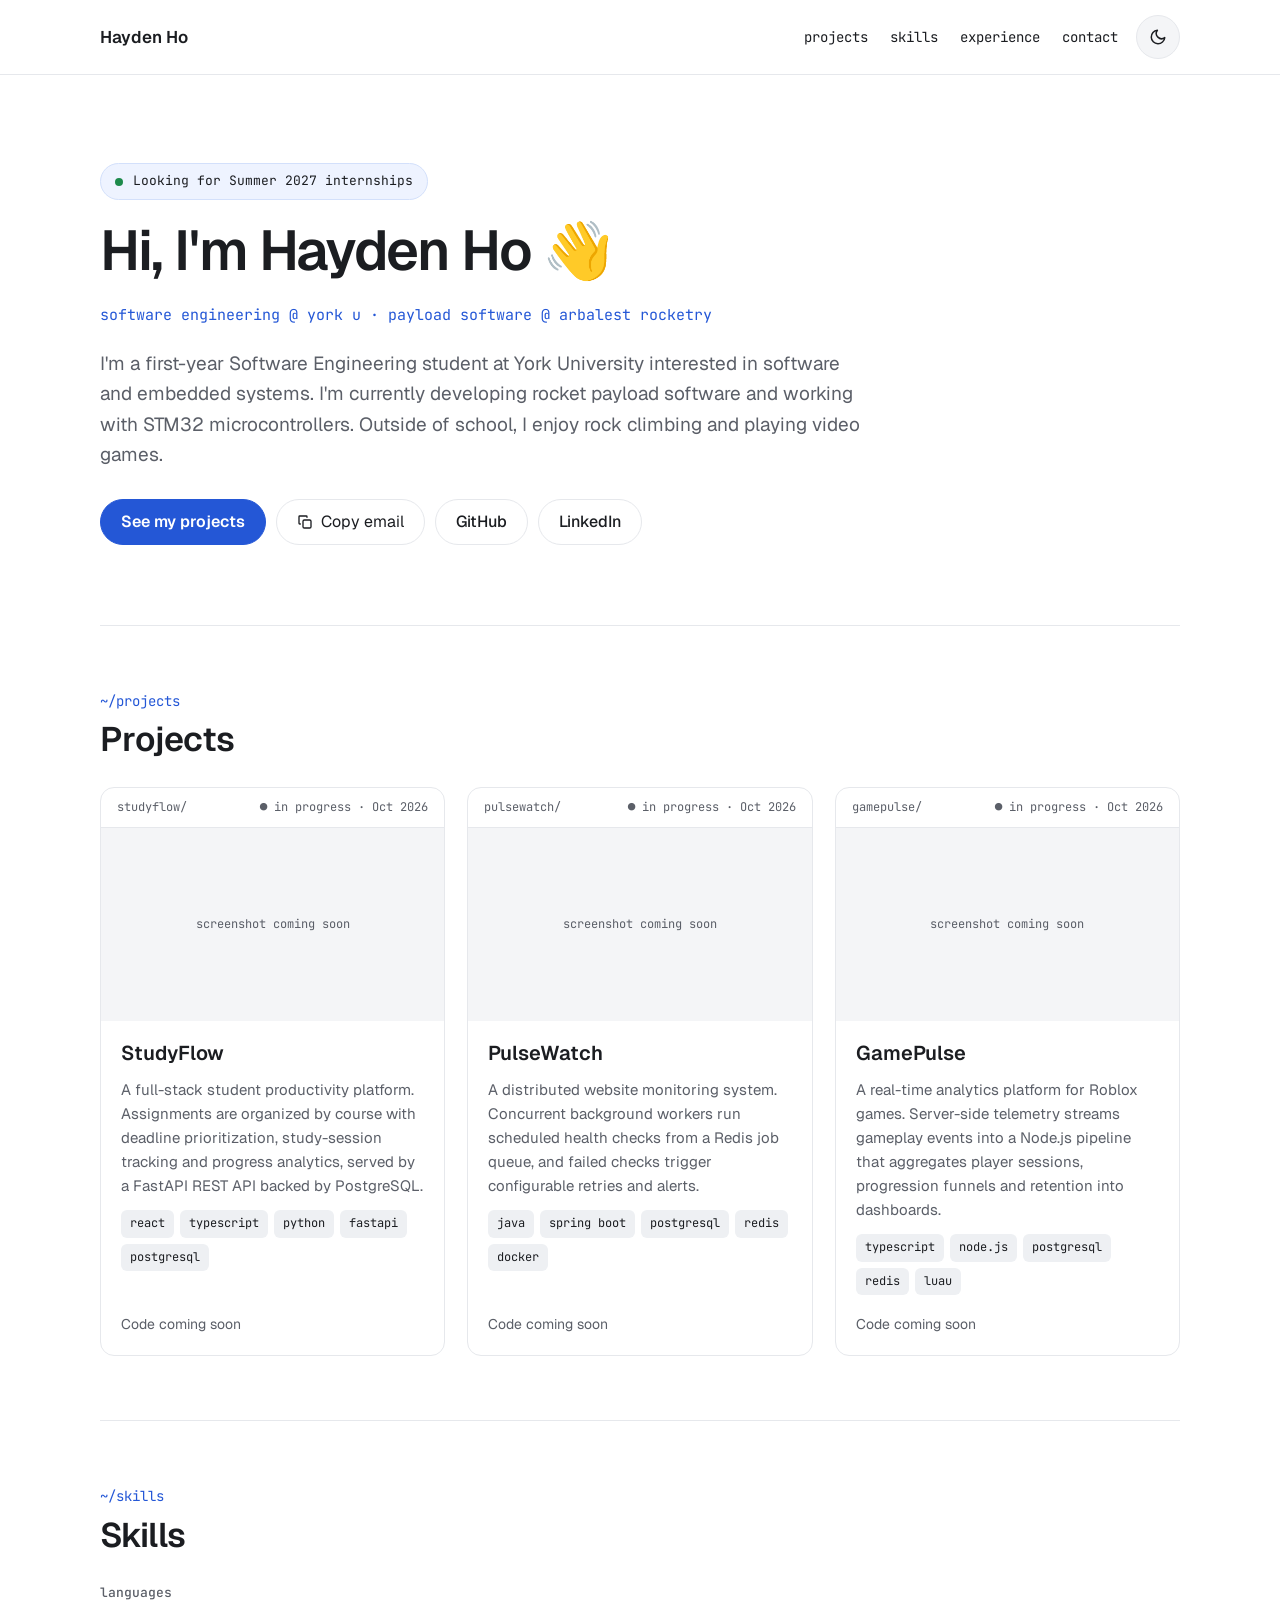
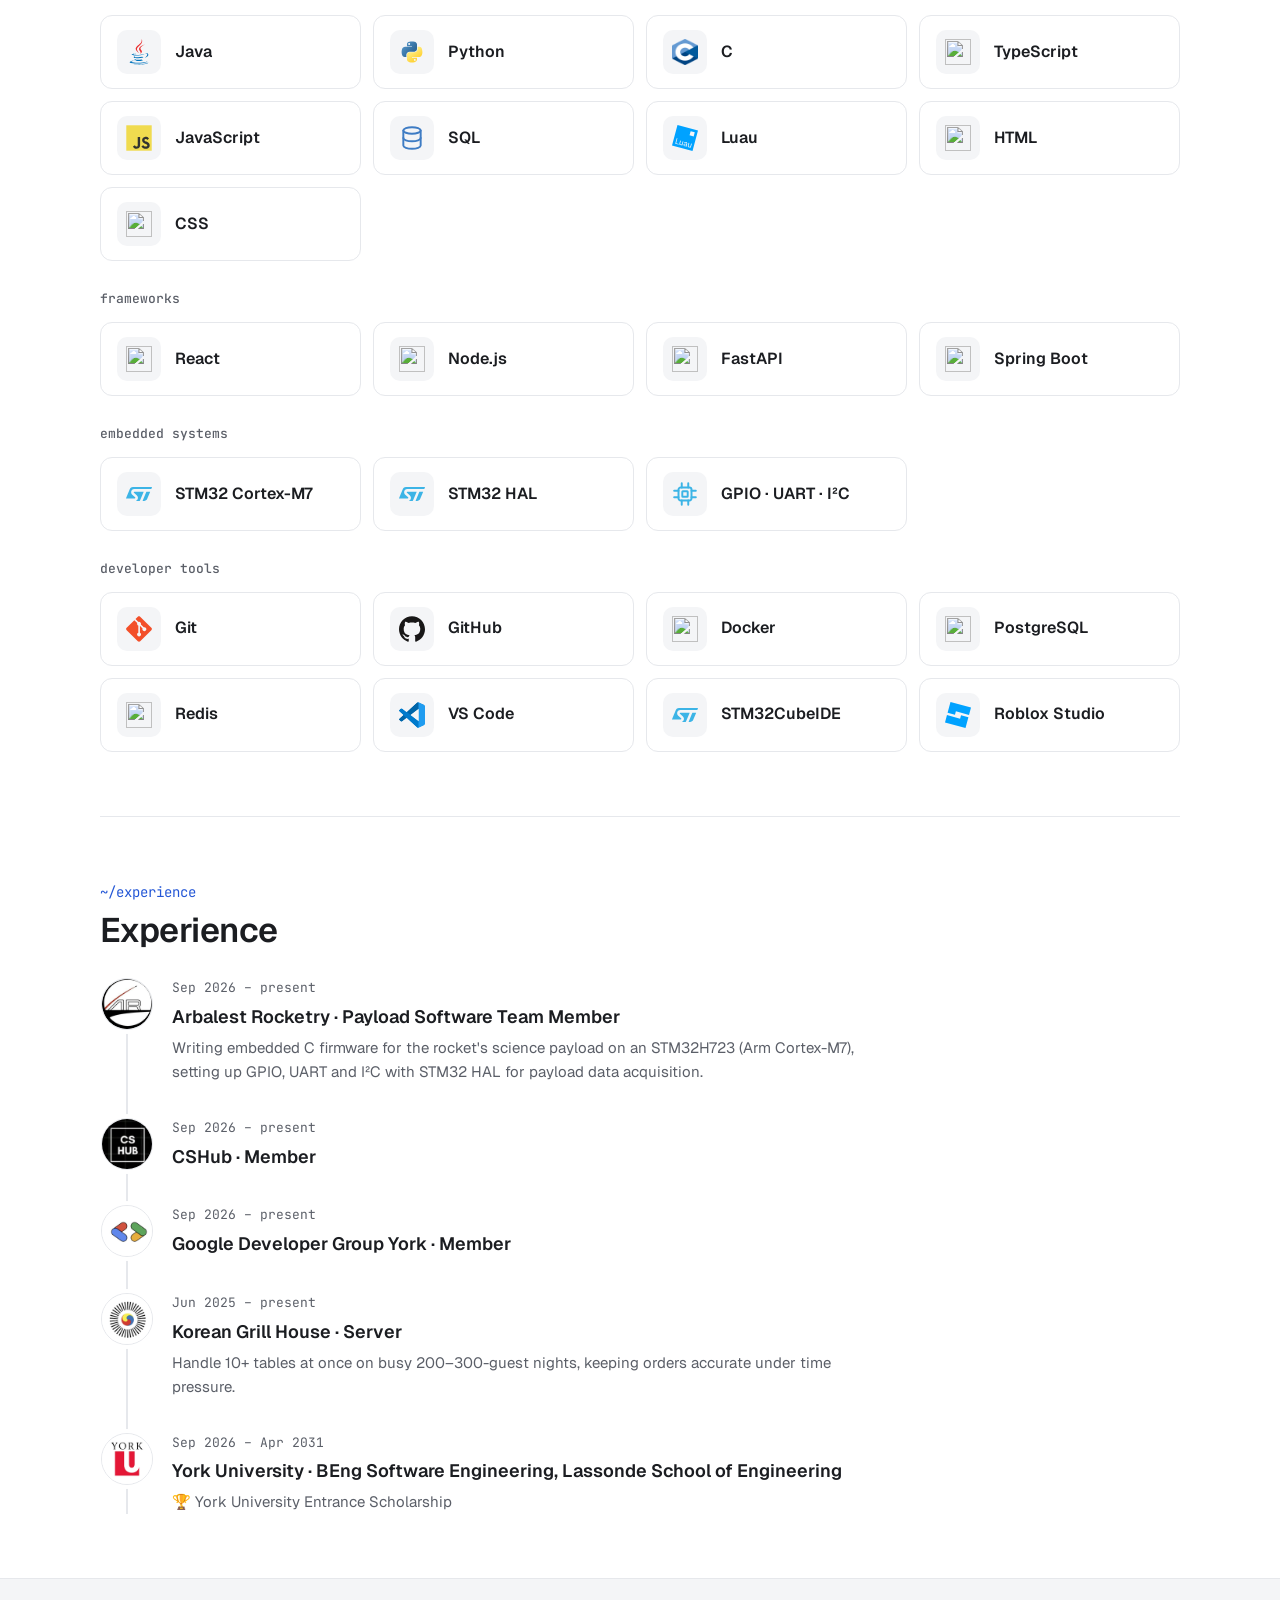
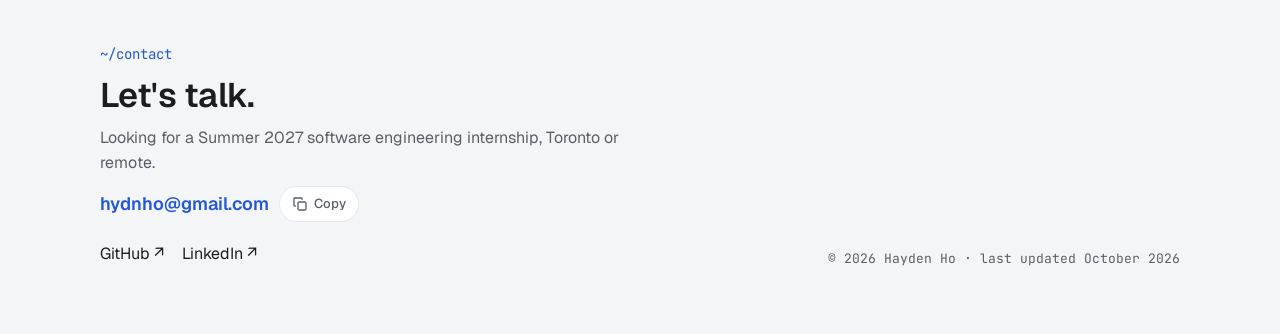
==== commit d3cc54a1: "Add copy-email buttons and project card hover - Hero 'Copy email' button and a Copy chip next to the" ====
--- a/index.html
+++ b/index.html
@@ -95,7 +95,11 @@
       <span class="eyebrow mono">~/contact</span>
       <h2>Let's talk.</h2>
       <p class="muted" id="contact-line"></p>
-      <a class="email" id="contact-email" href="#"></a>
+      <div class="email-row">
+        <a class="email" id="contact-email" href="#"></a>
+        <button type="button" class="copy-chip" id="contact-copy" aria-label="Copy email address"></button>
+      </div>
+      <p class="visually-hidden" id="copy-status" role="status" aria-live="polite"></p>
       <div class="footer-links" id="footer-links"></div>
     </div>
     <p class="mono small muted" id="footer-meta"></p>
--- a/styles.css
+++ b/styles.css
@@ -161,7 +161,20 @@
 .project {
   border: 1px solid var(--line); border-radius: var(--radius); overflow: hidden;
   background: var(--card); display: flex; flex-direction: column; min-width: 0;
-}
+  transition: translate .22s ease, box-shadow .22s ease, border-color .22s ease;
+}
+/* Hover lift. Uses the separate `translate` property so it doesn't fight the scroll-reveal `transform`. */
+@media (hover: hover) {
+  .project:hover {
+    translate: 0 -4px;
+    border-color: color-mix(in srgb, var(--accent) 45%, var(--line));
+    box-shadow: 0 12px 28px -14px color-mix(in srgb, var(--fg) 35%, transparent);
+  }
+  .project:hover h3 { color: var(--accent); }
+  .project-links a:hover { text-decoration: underline; text-underline-offset: 3px; }
+}
+.project h3 { transition: color .22s ease; }
+.project:focus-within { border-color: color-mix(in srgb, var(--accent) 45%, var(--line)); }
 .project-bar {
   display: flex; justify-content: space-between; gap: 8px;
   padding: 10px 16px; border-bottom: 1px solid var(--line);
@@ -233,6 +246,26 @@
 }
 .footer-main { display: flex; flex-direction: column; gap: 10px; max-width: 560px; min-width: 0; }
 .email { font-size: 1.125rem; font-weight: 600; color: var(--accent); overflow-wrap: anywhere; }
+.email-row { display: flex; flex-wrap: wrap; align-items: center; gap: 10px; }
+
+/* Copy email buttons */
+button.btn { font: inherit; color: var(--fg); background: transparent; cursor: pointer; }
+button.btn:hover { color: var(--accent); }
+.copy-chip {
+  font: inherit; font-size: .8125rem; font-weight: 500; color: var(--muted);
+  display: inline-flex; align-items: center; gap: 6px;
+  min-height: 36px; padding: 0 12px; border-radius: 999px;
+  border: 1px solid var(--line); background: var(--card); cursor: pointer;
+}
+.copy-chip:hover { color: var(--accent); border-color: var(--accent); }
+.icon-check { display: none; }
+.is-copied .icon-copy { display: none; }
+.is-copied .icon-check { display: inline; }
+.is-copied, .is-copied:hover, button.btn.is-copied, button.btn.is-copied:hover { color: var(--ok); border-color: var(--ok); }
+.visually-hidden {
+  position: absolute; width: 1px; height: 1px; padding: 0; margin: -1px;
+  overflow: hidden; clip: rect(0 0 0 0); white-space: nowrap; border: 0;
+}
 .footer-links { display: flex; flex-wrap: wrap; gap: 18px; padding-top: 6px; }
 .footer-links a { min-height: 32px; display: inline-flex; align-items: center; }
 
@@ -251,7 +284,8 @@
   transform: translateY(18px);
   transition:
     opacity .6s ease var(--reveal-delay, 0ms),
-    transform .6s cubic-bezier(.2, .7, .2, 1) var(--reveal-delay, 0ms);
+    transform .6s cubic-bezier(.2, .7, .2, 1) var(--reveal-delay, 0ms),
+    translate .22s ease, box-shadow .22s ease, border-color .22s ease;
 }
 .reveal-on [data-reveal].is-visible { opacity: 1; transform: none; }
 
@@ -260,4 +294,5 @@
   html { scroll-behavior: auto; }
   body { transition: none; }
   .wave { animation: none; }
-}
+  .project, .project:hover { translate: none; transition: none; }
+}
